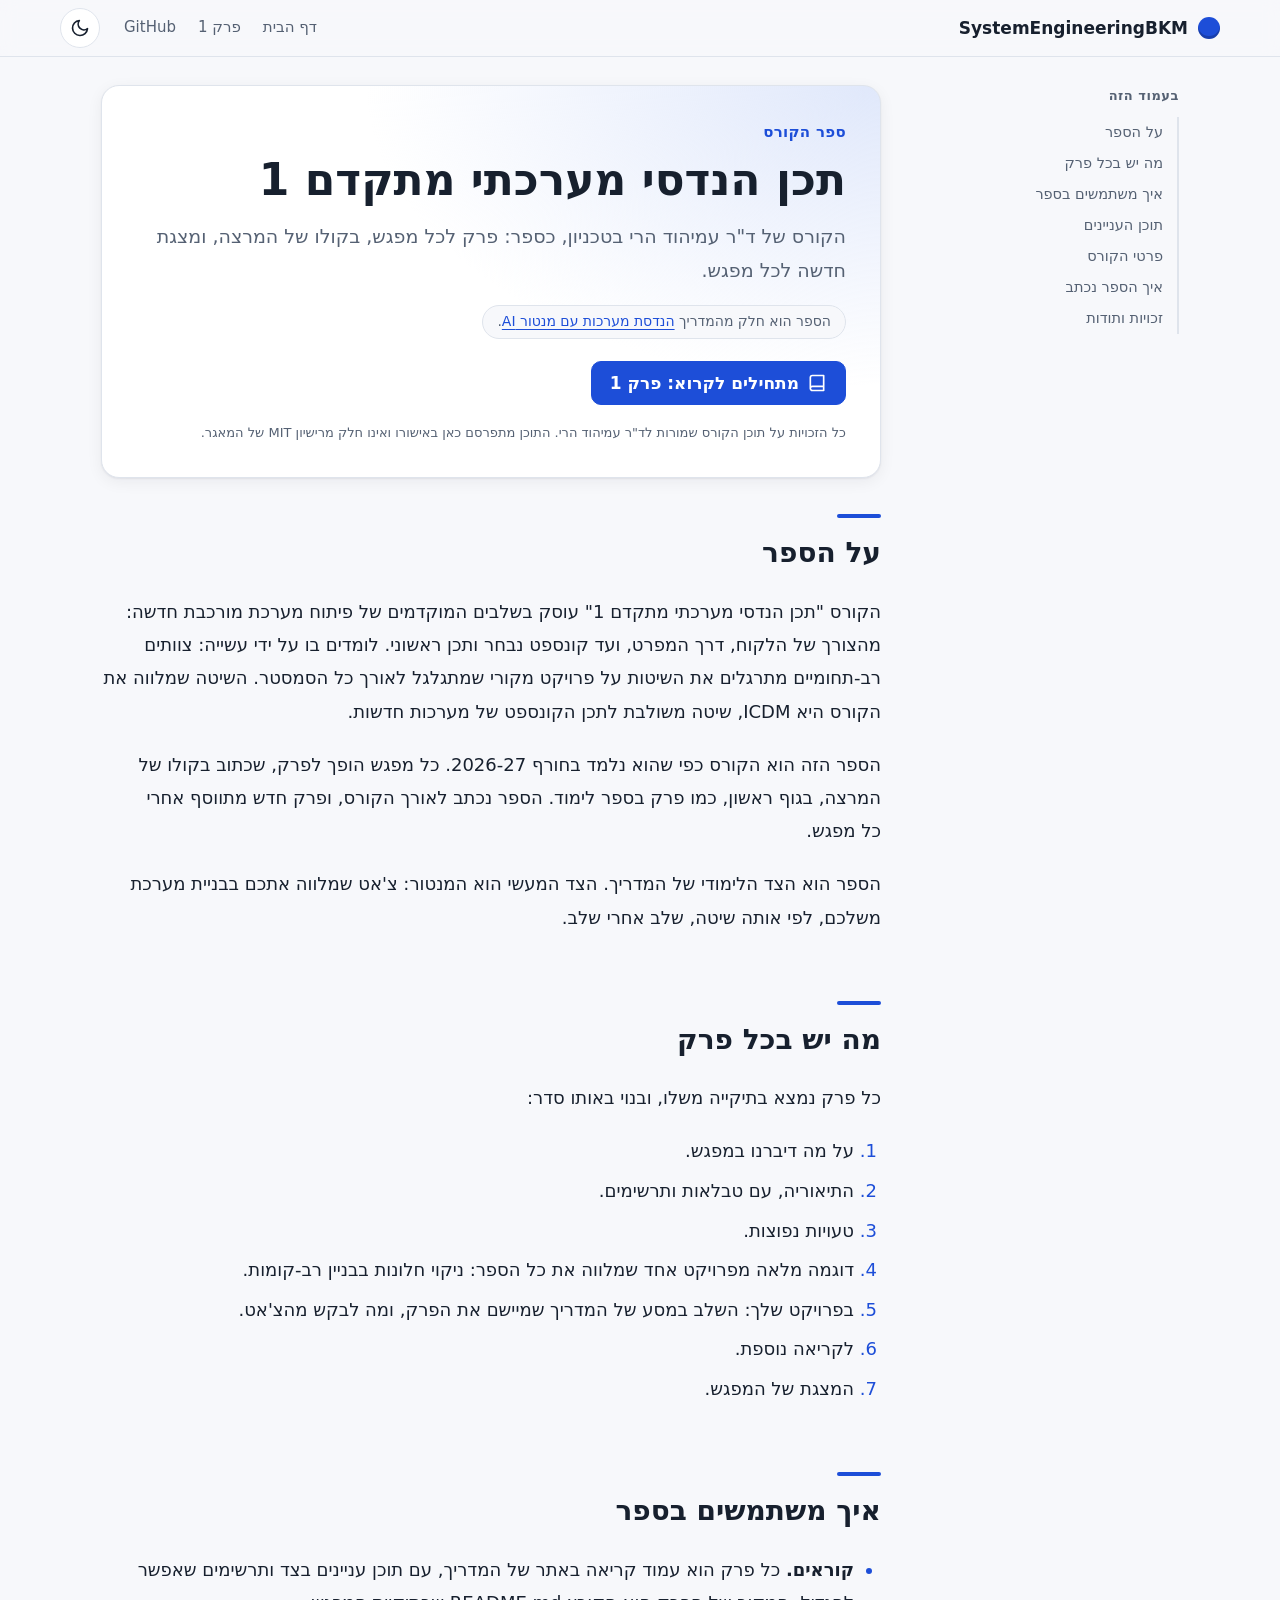
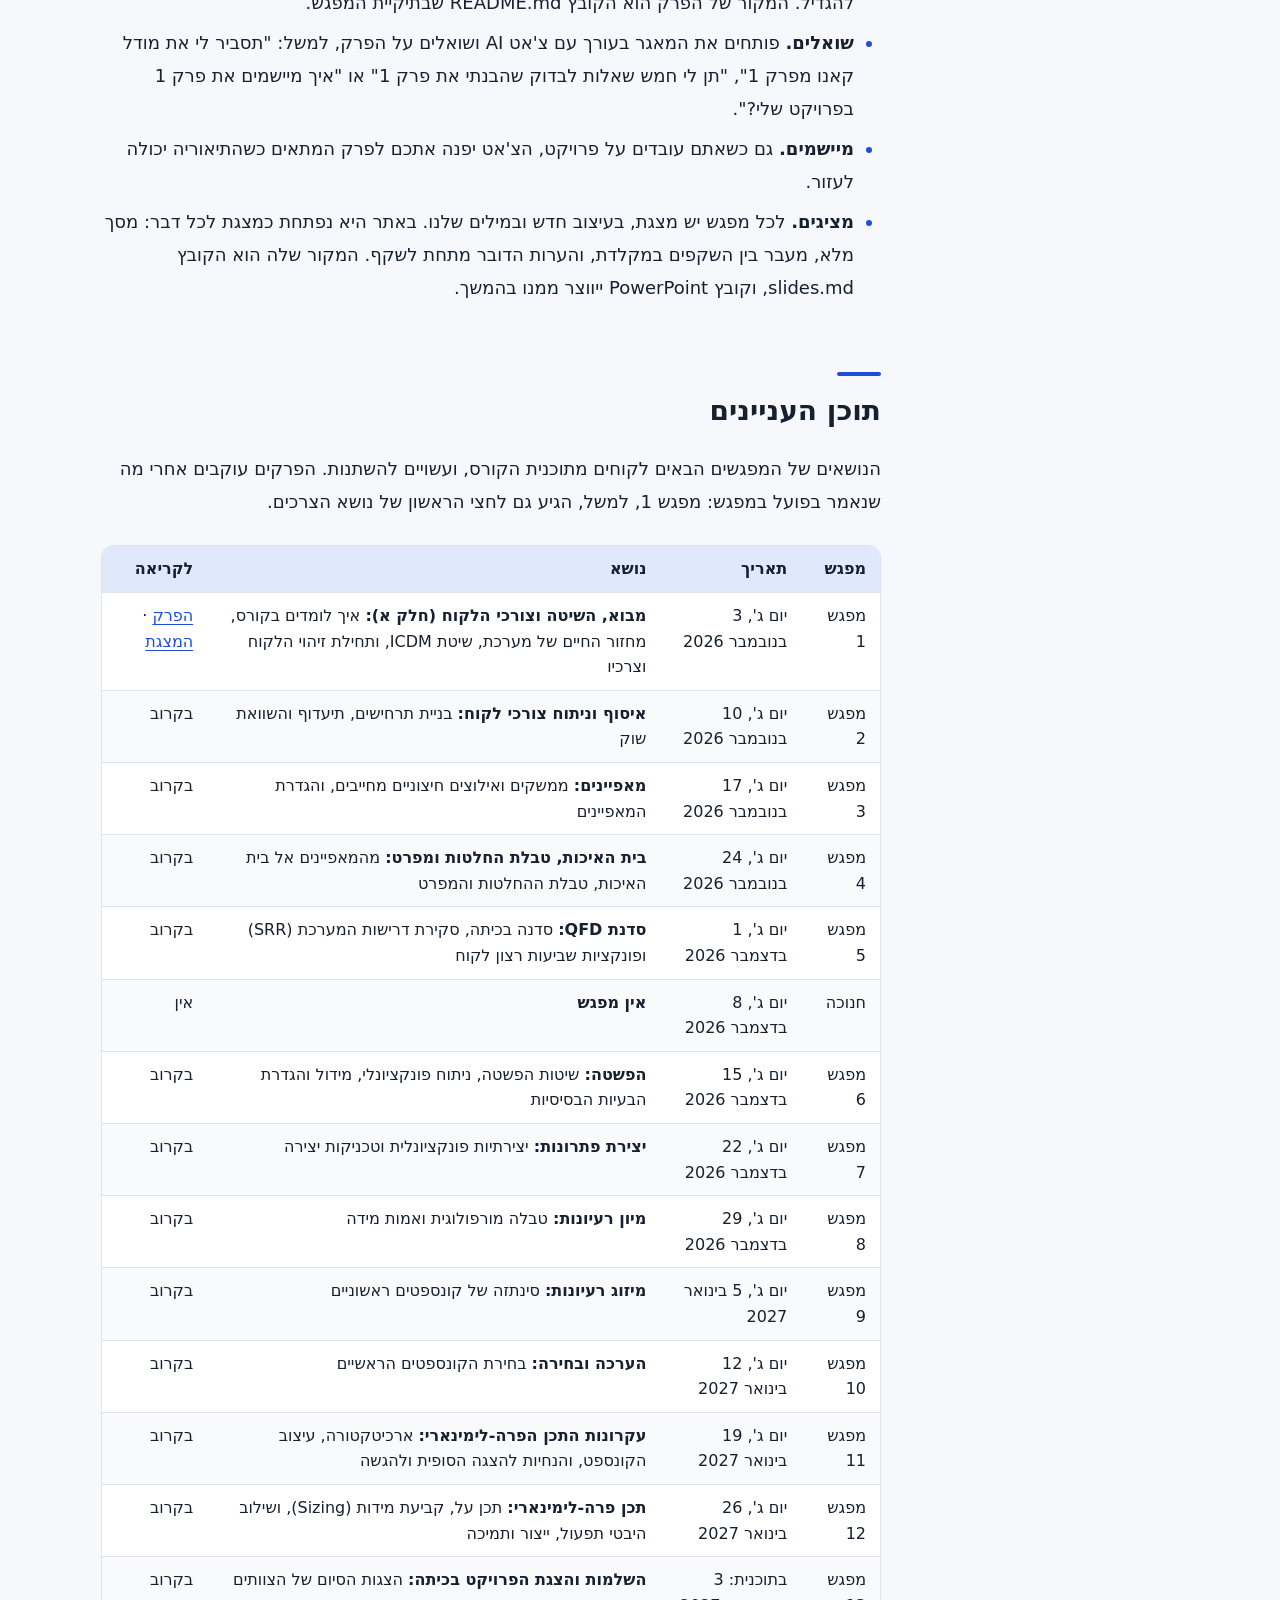
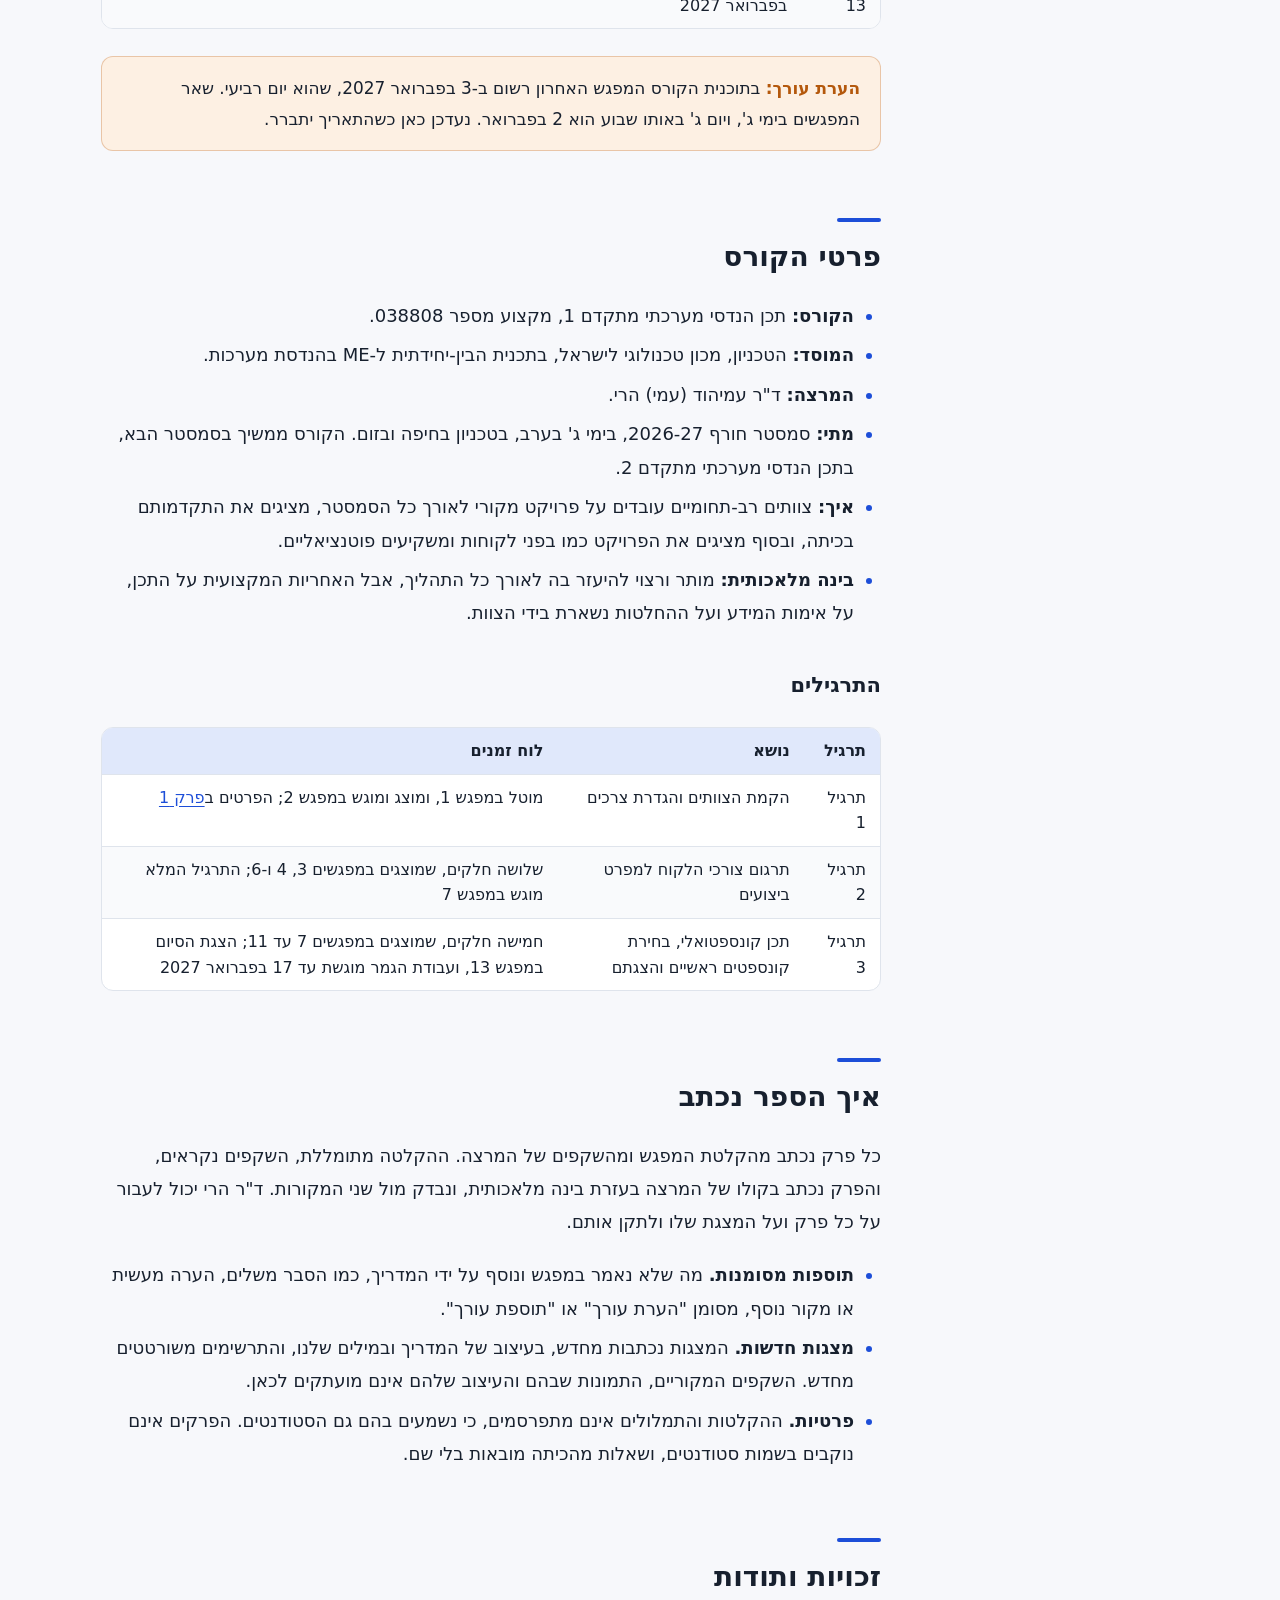
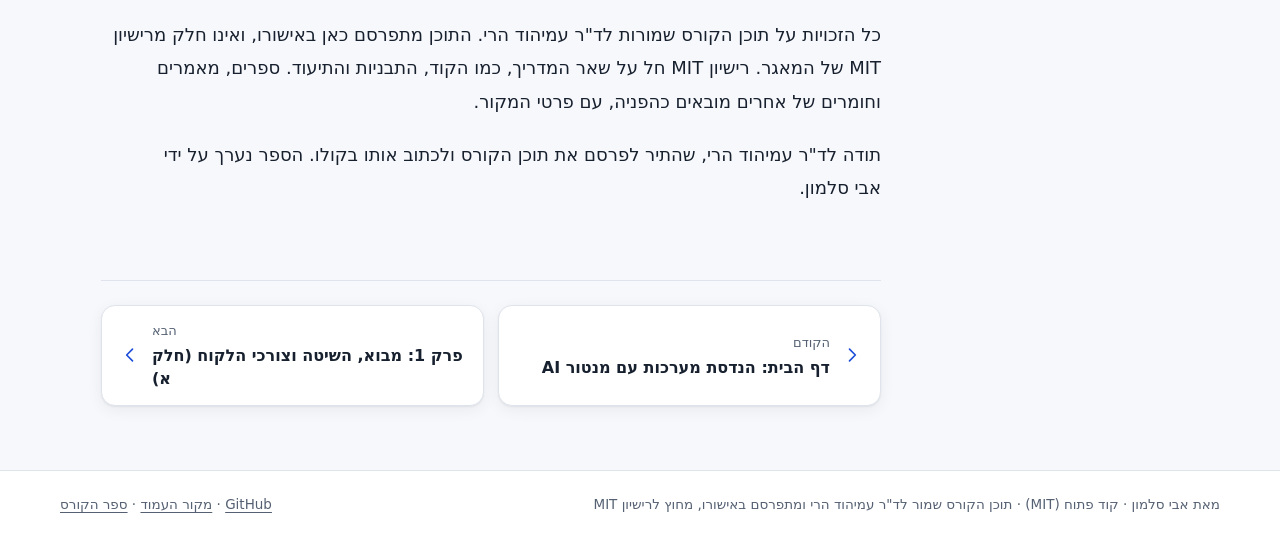
==== course/index.html @ 046141fc "Course book as HTML pages: right-to-left book and slide deck - sebkm: `python -m sebkm render course" ====
<!DOCTYPE html>
<!-- Generated by python -m sebkm render course from course/README.md. Do not edit this file: edit the source and render again. -->
<html lang="he" dir="rtl">
<head>
<meta charset="utf-8">
<meta name="viewport" content="width=device-width, initial-scale=1">
<meta name="color-scheme" content="light dark">
<title>ספר הקורס: תכן הנדסי מערכתי מתקדם 1 · SystemEngineeringBKM</title>
<meta name="description" content="הקורס של ד&quot;ר עמיהוד הרי בטכניון, כספר: פרק לכל מפגש, בקולו של המרצה, ומצגת חדשה לכל מפגש.">
<link rel="canonical" href="https://avisalmon.github.io/SystemEngineeringBKM/course/">
<meta property="og:type" content="article">
<meta property="og:title" content="ספר הקורס: תכן הנדסי מערכתי מתקדם 1">
<meta property="og:description" content="הקורס של ד&quot;ר עמיהוד הרי בטכניון, כספר: פרק לכל מפגש, בקולו של המרצה, ומצגת חדשה לכל מפגש.">
<meta property="og:url" content="https://avisalmon.github.io/SystemEngineeringBKM/course/">
<meta property="og:locale" content="he_IL">
<meta property="og:site_name" content="SystemEngineeringBKM">
<link rel="icon" href="data:image/svg+xml,%3Csvg xmlns='http://www.w3.org/2000/svg' viewBox='0 0 32 32'%3E%3Ccircle cx='16' cy='16' r='14' fill='%231d4ed8'/%3E%3C/svg%3E">
<script>(function(d){d.classList.add('js');try{var t=localStorage.getItem('sebkm-theme');if(t==='light'||t==='dark')d.setAttribute('data-theme',t)}catch(e){}})(document.documentElement)</script>
<link rel="stylesheet" href="../assets/book.css?v=1be5b8b0a2">
<script defer src="../assets/book.js?v=2c9ec70eff"></script>
</head>
<body class="page-front">
<a class="skip" href="#content">דילוג לתוכן</a>
<header class="top"><div class="top-in"><a class="brand" href="../index.html" title="הנדסת מערכות עם מנטור AI"><span class="brand-dot" aria-hidden="true"></span><bdi class="brand-name">SystemEngineeringBKM</bdi></a><nav class="top-nav" aria-label="ניווט"><a href="../index.html">דף הבית</a><a href="01_intro/index.html">פרק 1</a><a href="https://github.com/avisalmon/SystemEngineeringBKM" target="_blank" rel="noopener">GitHub</a></nav><button class="theme" type="button" aria-label="מצב כהה או בהיר" title="מצב כהה או בהיר"><svg class="i i-moon" viewBox="0 0 24 24" width="20" height="20" aria-hidden="true" focusable="false"><path d="M21 12.8A9 9 0 1 1 11.2 3a7 7 0 0 0 9.8 9.8z"/></svg><svg class="i i-sun" viewBox="0 0 24 24" width="20" height="20" aria-hidden="true" focusable="false"><circle cx="12" cy="12" r="4.2"/><path d="M12 2.5v2.2M12 19.3v2.2M2.5 12h2.2M19.3 12h2.2M5.3 5.3l1.6 1.6M17.1 17.1l1.6 1.6M5.3 18.7l1.6-1.6M17.1 6.9l1.6-1.6"/></svg></button></div><div class="progress" aria-hidden="true"><span></span></div></header>
<main id="content" class="book">
<header class="page-head">
<p class="eyebrow">ספר הקורס</p>
<h1>תכן הנדסי מערכתי מתקדם 1</h1>
<p class="lead">הקורס של ד&quot;ר עמיהוד הרי בטכניון, כספר: פרק לכל מפגש, בקולו של המרצה, ומצגת חדשה לכל מפגש.</p>
<ul class="meta"><li>הספר הוא חלק מהמדריך <a href="../index.html">הנדסת מערכות עם מנטור AI</a>.</li></ul>
<div class="actions"><a class="btn primary" href="01_intro/index.html" title="פרק 1: מבוא, השיטה וצורכי הלקוח (חלק א)"><svg class="i" viewBox="0 0 24 24" width="20" height="20" aria-hidden="true" focusable="false"><path d="M4 18.5V5.5A2.5 2.5 0 0 1 6.5 3H20v18H6.5A2.5 2.5 0 0 1 4 18.5A2.5 2.5 0 0 1 6.5 16H20"/></svg><span>מתחילים לקרוא: פרק 1</span></a></div>
<p class="head-rights">כל הזכויות על תוכן הקורס שמורות לד&quot;ר עמיהוד הרי. התוכן מתפרסם כאן באישורו ואינו חלק מרישיון MIT של המאגר.</p>
</header>
<nav class="toc-side" aria-label="בעמוד הזה">
<p class="toc-title">בעמוד הזה</p>
<ol>
<li class="h2"><a href="#על-הספר">על הספר</a>
</li>
<li class="h2"><a href="#מה-יש-בכל-פרק">מה יש בכל פרק</a>
</li>
<li class="h2"><a href="#איך-משתמשים-בספר">איך משתמשים בספר</a>
</li>
<li class="h2"><a href="#תוכן-העניינים">תוכן העניינים</a>
</li>
<li class="h2"><a href="#פרטי-הקורס">פרטי הקורס</a>
<ol>
<li><a href="#התרגילים">התרגילים</a></li>
</ol>
</li>
<li class="h2"><a href="#איך-הספר-נכתב">איך הספר נכתב</a>
</li>
<li class="h2"><a href="#זכויות-ותודות">זכויות ותודות</a>
</li>
</ol>
</nav>
<details class="toc-mobile">
<summary>תוכן העניינים</summary>
<ol>
<li><a href="#על-הספר">על הספר</a></li>
<li><a href="#מה-יש-בכל-פרק">מה יש בכל פרק</a></li>
<li><a href="#איך-משתמשים-בספר">איך משתמשים בספר</a></li>
<li><a href="#תוכן-העניינים">תוכן העניינים</a></li>
<li><a href="#פרטי-הקורס">פרטי הקורס</a></li>
<li><a href="#איך-הספר-נכתב">איך הספר נכתב</a></li>
<li><a href="#זכויות-ותודות">זכויות ותודות</a></li>
</ol>
</details>
<article class="prose">
<h2 id="על-הספר">על הספר<a class="anchor" href="#על-הספר" aria-label="קישור לסעיף">#</a></h2>
<p>הקורס &quot;תכן הנדסי מערכתי מתקדם 1&quot; עוסק בשלבים המוקדמים של פיתוח מערכת מורכבת חדשה: מהצורך של הלקוח, דרך המפרט, ועד קונספט נבחר ותכן ראשוני. לומדים בו על ידי עשייה: צוותים רב-תחומיים מתרגלים את השיטות על פרויקט מקורי שמתגלגל לאורך כל הסמסטר. השיטה שמלווה את הקורס היא ICDM, שיטה משולבת לתכן הקונספט של מערכות חדשות.</p>
<p>הספר הזה הוא הקורס כפי שהוא נלמד בחורף 2026-27. כל מפגש הופך לפרק, שכתוב בקולו של המרצה, בגוף ראשון, כמו פרק בספר לימוד. הספר נכתב לאורך הקורס, ופרק חדש מתווסף אחרי כל מפגש.</p>
<p>הספר הוא הצד הלימודי של המדריך. הצד המעשי הוא המנטור: צ'אט שמלווה אתכם בבניית מערכת משלכם, לפי אותה שיטה, שלב אחרי שלב.</p>
<h2 id="מה-יש-בכל-פרק">מה יש בכל פרק<a class="anchor" href="#מה-יש-בכל-פרק" aria-label="קישור לסעיף">#</a></h2>
<p>כל פרק נמצא בתיקייה משלו, ובנוי באותו סדר:</p>
<ol>
<li>על מה דיברנו במפגש.</li>
<li>התיאוריה, עם טבלאות ותרשימים.</li>
<li>טעויות נפוצות.</li>
<li>דוגמה מלאה מפרויקט אחד שמלווה את כל הספר: ניקוי חלונות בבניין רב-קומות.</li>
<li>בפרויקט שלך: השלב במסע של המדריך שמיישם את הפרק, ומה לבקש מהצ'אט.</li>
<li>לקריאה נוספת.</li>
<li>המצגת של המפגש.</li>
</ol>
<h2 id="איך-משתמשים-בספר">איך משתמשים בספר<a class="anchor" href="#איך-משתמשים-בספר" aria-label="קישור לסעיף">#</a></h2>
<ul>
<li><strong>קוראים.</strong> כל פרק הוא עמוד קריאה באתר של המדריך, עם תוכן עניינים בצד ותרשימים שאפשר להגדיל. המקור של הפרק הוא הקובץ README.md שבתיקיית המפגש.</li>
<li><strong>שואלים.</strong> פותחים את המאגר בעורך עם צ'אט AI ושואלים על הפרק, למשל: &quot;תסביר לי את מודל קאנו מפרק 1&quot;, &quot;תן לי חמש שאלות לבדוק שהבנתי את פרק 1&quot; או &quot;איך מיישמים את פרק 1 בפרויקט שלי?&quot;.</li>
<li><strong>מיישמים.</strong> גם כשאתם עובדים על פרויקט, הצ'אט יפנה אתכם לפרק המתאים כשהתיאוריה יכולה לעזור.</li>
<li><strong>מציגים.</strong> לכל מפגש יש מצגת, בעיצוב חדש ובמילים שלנו. באתר היא נפתחת כמצגת לכל דבר: מסך מלא, מעבר בין השקפים במקלדת, והערות הדובר מתחת לשקף. המקור שלה הוא הקובץ slides.md, וקובץ PowerPoint ייווצר ממנו בהמשך.</li>
</ul>
<h2 id="תוכן-העניינים">תוכן העניינים<a class="anchor" href="#תוכן-העניינים" aria-label="קישור לסעיף">#</a></h2>
<p>הנושאים של המפגשים הבאים לקוחים מתוכנית הקורס, ועשויים להשתנות. הפרקים עוקבים אחרי מה שנאמר בפועל במפגש: מפגש 1, למשל, הגיע גם לחצי הראשון של נושא הצרכים.</p>
<div class="table-wrap" style="--cols:4">
<table>
<thead>
<tr>
<th>מפגש</th>
<th>תאריך</th>
<th>נושא</th>
<th>לקריאה</th>
</tr>
</thead>
<tbody>
<tr>
<td>מפגש 1</td>
<td>יום ג', 3 בנובמבר 2026</td>
<td><strong>מבוא, השיטה וצורכי הלקוח (חלק א):</strong> איך לומדים בקורס, מחזור החיים של מערכת, שיטת ICDM, ותחילת זיהוי הלקוח וצרכיו</td>
<td><a href="01_intro/index.html">הפרק</a> · <a href="01_intro/slides.html">המצגת</a></td>
</tr>
<tr>
<td>מפגש 2</td>
<td>יום ג', 10 בנובמבר 2026</td>
<td><strong>איסוף וניתוח צורכי לקוח:</strong> בניית תרחישים, תיעדוף והשוואת שוק</td>
<td>בקרוב</td>
</tr>
<tr>
<td>מפגש 3</td>
<td>יום ג', 17 בנובמבר 2026</td>
<td><strong>מאפיינים:</strong> ממשקים ואילוצים חיצוניים מחייבים, והגדרת המאפיינים</td>
<td>בקרוב</td>
</tr>
<tr>
<td>מפגש 4</td>
<td>יום ג', 24 בנובמבר 2026</td>
<td><strong>בית האיכות, טבלת החלטות ומפרט:</strong> מהמאפיינים אל בית האיכות, טבלת ההחלטות והמפרט</td>
<td>בקרוב</td>
</tr>
<tr>
<td>מפגש 5</td>
<td>יום ג', 1 בדצמבר 2026</td>
<td><strong>סדנת QFD:</strong> סדנה בכיתה, סקירת דרישות המערכת (SRR) ופונקציות שביעות רצון לקוח</td>
<td>בקרוב</td>
</tr>
<tr>
<td>חנוכה</td>
<td>יום ג', 8 בדצמבר 2026</td>
<td><strong>אין מפגש</strong></td>
<td>אין</td>
</tr>
<tr>
<td>מפגש 6</td>
<td>יום ג', 15 בדצמבר 2026</td>
<td><strong>הפשטה:</strong> שיטות הפשטה, ניתוח פונקציונלי, מידול והגדרת הבעיות הבסיסיות</td>
<td>בקרוב</td>
</tr>
<tr>
<td>מפגש 7</td>
<td>יום ג', 22 בדצמבר 2026</td>
<td><strong>יצירת פתרונות:</strong> יצירתיות פונקציונלית וטכניקות יצירה</td>
<td>בקרוב</td>
</tr>
<tr>
<td>מפגש 8</td>
<td>יום ג', 29 בדצמבר 2026</td>
<td><strong>מיון רעיונות:</strong> טבלה מורפולוגית ואמות מידה</td>
<td>בקרוב</td>
</tr>
<tr>
<td>מפגש 9</td>
<td>יום ג', 5 בינואר 2027</td>
<td><strong>מיזוג רעיונות:</strong> סינתזה של קונספטים ראשוניים</td>
<td>בקרוב</td>
</tr>
<tr>
<td>מפגש 10</td>
<td>יום ג', 12 בינואר 2027</td>
<td><strong>הערכה ובחירה:</strong> בחירת הקונספטים הראשיים</td>
<td>בקרוב</td>
</tr>
<tr>
<td>מפגש 11</td>
<td>יום ג', 19 בינואר 2027</td>
<td><strong>עקרונות התכן הפרה-לימינארי:</strong> ארכיטקטורה, עיצוב הקונספט, והנחיות להצגה הסופית ולהגשה</td>
<td>בקרוב</td>
</tr>
<tr>
<td>מפגש 12</td>
<td>יום ג', 26 בינואר 2027</td>
<td><strong>תכן פרה-לימינארי:</strong> תכן על, קביעת מידות (Sizing), ושילוב היבטי תפעול, ייצור ותמיכה</td>
<td>בקרוב</td>
</tr>
<tr>
<td>מפגש 13</td>
<td>בתוכנית: 3 בפברואר 2027</td>
<td><strong>השלמות והצגת הפרויקט בכיתה:</strong> הצגות הסיום של הצוותים</td>
<td>בקרוב</td>
</tr>
</tbody>
</table>
</div>
<blockquote class="note editor">
<p><strong>הערת עורך:</strong> בתוכנית הקורס המפגש האחרון רשום ב-3 בפברואר 2027, שהוא יום רביעי. שאר המפגשים בימי ג', ויום ג' באותו שבוע הוא 2 בפברואר. נעדכן כאן כשהתאריך יתברר.</p>
</blockquote>
<h2 id="פרטי-הקורס">פרטי הקורס<a class="anchor" href="#פרטי-הקורס" aria-label="קישור לסעיף">#</a></h2>
<ul>
<li><strong>הקורס:</strong> תכן הנדסי מערכתי מתקדם 1, מקצוע מספר 038808.</li>
<li><strong>המוסד:</strong> הטכניון, מכון טכנולוגי לישראל, בתכנית הבין-יחידתית ל-ME בהנדסת מערכות.</li>
<li><strong>המרצה:</strong> ד&quot;ר עמיהוד (עמי) הרי.</li>
<li><strong>מתי:</strong> סמסטר חורף 2026-27, בימי ג' בערב, בטכניון בחיפה ובזום. הקורס ממשיך בסמסטר הבא, בתכן הנדסי מערכתי מתקדם 2.</li>
<li><strong>איך:</strong> צוותים רב-תחומיים עובדים על פרויקט מקורי לאורך כל הסמסטר, מציגים את התקדמותם בכיתה, ובסוף מציגים את הפרויקט כמו בפני לקוחות ומשקיעים פוטנציאליים.</li>
<li><strong>בינה מלאכותית:</strong> מותר ורצוי להיעזר בה לאורך כל התהליך, אבל האחריות המקצועית על התכן, על אימות המידע ועל ההחלטות נשארת בידי הצוות.</li>
</ul>
<h3 id="התרגילים">התרגילים<a class="anchor" href="#התרגילים" aria-label="קישור לסעיף">#</a></h3>
<div class="table-wrap" style="--cols:3">
<table>
<thead>
<tr>
<th>תרגיל</th>
<th>נושא</th>
<th>לוח זמנים</th>
</tr>
</thead>
<tbody>
<tr>
<td>תרגיל 1</td>
<td>הקמת הצוותים והגדרת צרכים</td>
<td>מוטל במפגש 1, ומוצג ומוגש במפגש 2; הפרטים ב<a href="01_intro/index.html">פרק 1</a></td>
</tr>
<tr>
<td>תרגיל 2</td>
<td>תרגום צורכי הלקוח למפרט ביצועים</td>
<td>שלושה חלקים, שמוצגים במפגשים 3, 4 ו-6; התרגיל המלא מוגש במפגש 7</td>
</tr>
<tr>
<td>תרגיל 3</td>
<td>תכן קונספטואלי, בחירת קונספטים ראשיים והצגתם</td>
<td>חמישה חלקים, שמוצגים במפגשים 7 עד 11; הצגת הסיום במפגש 13, ועבודת הגמר מוגשת עד 17 בפברואר 2027</td>
</tr>
</tbody>
</table>
</div>
<h2 id="איך-הספר-נכתב">איך הספר נכתב<a class="anchor" href="#איך-הספר-נכתב" aria-label="קישור לסעיף">#</a></h2>
<p>כל פרק נכתב מהקלטת המפגש ומהשקפים של המרצה. ההקלטה מתומללת, השקפים נקראים, והפרק נכתב בקולו של המרצה בעזרת בינה מלאכותית, ונבדק מול שני המקורות. ד&quot;ר הרי יכול לעבור על כל פרק ועל המצגת שלו ולתקן אותם.</p>
<ul>
<li><strong>תוספות מסומנות.</strong> מה שלא נאמר במפגש ונוסף על ידי המדריך, כמו הסבר משלים, הערה מעשית או מקור נוסף, מסומן &quot;הערת עורך&quot; או &quot;תוספת עורך&quot;.</li>
<li><strong>מצגות חדשות.</strong> המצגות נכתבות מחדש, בעיצוב של המדריך ובמילים שלנו, והתרשימים משורטטים מחדש. השקפים המקוריים, התמונות שבהם והעיצוב שלהם אינם מועתקים לכאן.</li>
<li><strong>פרטיות.</strong> ההקלטות והתמלולים אינם מתפרסמים, כי נשמעים בהם גם הסטודנטים. הפרקים אינם נוקבים בשמות סטודנטים, ושאלות מהכיתה מובאות בלי שם.</li>
</ul>
<h2 id="זכויות-ותודות">זכויות ותודות<a class="anchor" href="#זכויות-ותודות" aria-label="קישור לסעיף">#</a></h2>
<p>כל הזכויות על תוכן הקורס שמורות לד&quot;ר עמיהוד הרי. התוכן מתפרסם כאן באישורו, ואינו חלק מרישיון MIT של המאגר. רישיון MIT חל על שאר המדריך, כמו הקוד, התבניות והתיעוד. ספרים, מאמרים וחומרים של אחרים מובאים כהפניה, עם פרטי המקור.</p>
<p>תודה לד&quot;ר עמיהוד הרי, שהתיר לפרסם את תוכן הקורס ולכתוב אותו בקולו. הספר נערך על ידי אבי סלמון.</p>
</article>
<footer class="page-end">
<nav class="pager" aria-label="ניווט בין הפרקים"><a class="pg prev" rel="prev" href="../index.html"><svg class="i" viewBox="0 0 24 24" width="20" height="20" aria-hidden="true" focusable="false"><path d="M9 5l7 7-7 7"/></svg><span><small>הקודם</small><b>דף הבית: הנדסת מערכות עם מנטור AI</b></span></a><a class="pg next" rel="next" href="01_intro/index.html"><span><small>הבא</small><b>פרק 1: מבוא, השיטה וצורכי הלקוח (חלק א)</b></span><svg class="i" viewBox="0 0 24 24" width="20" height="20" aria-hidden="true" focusable="false"><path d="M15 5l-7 7 7 7"/></svg></a></nav>
</footer>
</main>
<footer class="site"><div class="site-in"><span>מאת אבי סלמון · קוד פתוח (MIT) · תוכן הקורס שמור לד&quot;ר עמיהוד הרי ומתפרסם באישורו, מחוץ לרישיון MIT</span><span class="site-links"><a href="https://github.com/avisalmon/SystemEngineeringBKM" target="_blank" rel="noopener">GitHub</a> · <a href="https://github.com/avisalmon/SystemEngineeringBKM/blob/main/course/README.md" target="_blank" rel="noopener">מקור העמוד</a> · <a href="index.html">ספר הקורס</a></span></div></footer>
<button class="to-top" type="button" aria-label="חזרה לראש העמוד" title="חזרה לראש העמוד"><svg class="i" viewBox="0 0 24 24" width="20" height="20" aria-hidden="true" focusable="false"><path d="M5 15l7-7 7 7"/></svg></button>
</body>
</html>
---- assets/book.css ----
/* SystemEngineeringBKM: the look of the course book and its slide decks.
   Every page that `python -m sebkm render course` writes links this file with a content hash,
   so after editing it, render again. The colours match the start page (index.html). */

:root {
  --bg: #f7f8fb;
  --panel: #ffffff;
  --ink: #17202e;
  --muted: #556173;
  --line: #dfe4ec;
  --accent: #1d4ed8;
  --accent-ink: #ffffff;
  --accent-soft: #e0e8fb;
  --red: #c0262d;
  --red-soft: #fbe6e7;
  --green: #15803d;
  --green-soft: #e3f4e8;
  --warm: #b4580c;
  --warm-soft: #fdf0e3;
  --code-bg: #101722;
  --code-ink: #e6edf5;
  --zebra: #f9fafc;
  --shadow: 0 1px 2px rgba(16, 24, 40, .06), 0 4px 16px rgba(16, 24, 40, .06);
  --font: "Segoe UI", "Heebo", system-ui, Arial, sans-serif;
  --mono: Consolas, "Cascadia Mono", "SFMono-Regular", Menlo, monospace;
  --top-h: 56px;
  color-scheme: light dark;
}
@media (prefers-color-scheme: dark) {
  :root:not([data-theme="light"]) {
    --bg: #0e131b; --panel: #161d28; --ink: #e9eef5; --muted: #a3afc0; --line: #273142;
    --accent: #7ea6ff; --accent-ink: #0b1530; --accent-soft: #17254a;
    --red: #ff8a8f; --red-soft: #3a1b1e; --green: #6fd394; --green-soft: #153122;
    --warm: #f2a65a; --warm-soft: #33251a; --code-bg: #0a0f16; --zebra: #1a2230; --shadow: none;
  }
}
:root[data-theme="dark"] {
  --bg: #0e131b; --panel: #161d28; --ink: #e9eef5; --muted: #a3afc0; --line: #273142;
  --accent: #7ea6ff; --accent-ink: #0b1530; --accent-soft: #17254a;
  --red: #ff8a8f; --red-soft: #3a1b1e; --green: #6fd394; --green-soft: #153122;
  --warm: #f2a65a; --warm-soft: #33251a; --code-bg: #0a0f16; --zebra: #1a2230; --shadow: none;
  color-scheme: dark;
}
:root[data-theme="light"] { color-scheme: light; }

*, *::before, *::after { box-sizing: border-box; }
[hidden] { display: none !important; }
html {
  -webkit-text-size-adjust: 100%;
  text-size-adjust: 100%;
  scroll-padding-top: calc(var(--top-h) + 16px);
}
@media (prefers-reduced-motion: no-preference) {
  html { scroll-behavior: smooth; }
}
body {
  margin: 0;
  background: var(--bg);
  color: var(--ink);
  font-family: var(--font);
  font-size: 17px;
  line-height: 1.7;
}
a { color: var(--accent); text-underline-offset: 3px; }
a:hover { text-decoration-thickness: 2px; }
img { max-width: 100%; height: auto; }
:focus-visible { outline: 3px solid var(--accent); outline-offset: 2px; border-radius: 4px; }
.i {
  flex: none;
  fill: none;
  stroke: currentColor;
  stroke-width: 2;
  stroke-linecap: round;
  stroke-linejoin: round;
}
.skip {
  position: absolute; top: -60px; inset-inline-start: 12px; z-index: 50;
  background: var(--accent); color: var(--accent-ink);
  padding: 10px 16px; border-radius: 10px; font-weight: 600; text-decoration: none;
}
.skip:focus { top: 10px; }

/* The top bar */
.top {
  position: sticky; top: 0; z-index: 20;
  background: color-mix(in srgb, var(--bg) 88%, transparent);
  -webkit-backdrop-filter: blur(8px);
  backdrop-filter: blur(8px);
  border-bottom: 1px solid var(--line);
}
.top-in {
  max-width: 1200px; height: var(--top-h); margin: 0 auto; padding: 0 20px;
  display: flex; align-items: center; gap: 14px;
}
.brand {
  display: flex; align-items: center; gap: 10px; min-width: 0;
  font-weight: 700; color: var(--ink); text-decoration: none;
}
.brand-dot {
  flex: none; width: 22px; height: 22px; border-radius: 50%;
  background: var(--accent); box-shadow: inset 0 -3px 0 rgba(0, 0, 0, .2);
}
.brand-name { white-space: nowrap; overflow: hidden; text-overflow: ellipsis; }
.top-nav { margin-inline-start: auto; display: flex; align-items: center; gap: 2px; font-size: 15px; }
.top-nav a {
  padding: 6px 10px; border-radius: 999px; white-space: nowrap;
  color: var(--muted); text-decoration: none;
}
.top-nav a:hover { color: var(--accent); background: var(--accent-soft); }
.theme { display: none; }
.js .theme {
  flex: none; display: inline-flex; align-items: center; justify-content: center;
  width: 40px; height: 40px; border-radius: 50%; cursor: pointer;
  border: 1px solid var(--line); background: var(--panel); color: var(--ink);
}
.js .theme:hover { color: var(--accent); border-color: var(--accent); }
.theme .i-sun { display: none; }
:root[data-theme="dark"] .theme .i-sun { display: block; }
:root[data-theme="dark"] .theme .i-moon { display: none; }
@media (prefers-color-scheme: dark) {
  :root:not([data-theme="light"]) .theme .i-sun { display: block; }
  :root:not([data-theme="light"]) .theme .i-moon { display: none; }
}
.progress { position: absolute; inset-inline: 0; bottom: -1px; height: 3px; pointer-events: none; }
.progress span {
  display: block; height: 100%; background: var(--accent);
  transform: scaleX(0); transform-origin: right;
}

/* The page: header card, contents and text; the contents move to the side on wide screens */
.book {
  max-width: 1200px; margin: 0 auto; padding: 28px 20px 40px;
  display: grid; grid-template-columns: minmax(0, 780px); justify-content: center; column-gap: 48px;
  grid-template-areas: "head" "tocm" "page" "end";
}
.page-head { grid-area: head; }
.toc-mobile { grid-area: tocm; }
.prose { grid-area: page; }
.book > .page-end { grid-area: end; }
.toc-side { grid-area: toc; display: none; }
@media (min-width: 1100px) {
  .book {
    grid-template-columns: 250px minmax(0, 780px);
    grid-template-areas: "toc head" "toc page" "toc end";
    justify-content: center;
    align-items: start;
  }
  .book.no-toc { grid-template-columns: minmax(0, 780px); grid-template-areas: "head" "page" "end"; }
  .toc-side {
    display: block; align-self: start;
    position: sticky; top: calc(var(--top-h) + 24px);
    max-height: calc(100vh - var(--top-h) - 48px); overflow: auto;
    padding-bottom: 12px;
  }
  .toc-mobile { display: none; }
}

/* The header card */
.page-head {
  position: relative; overflow: hidden;
  padding: 34px; border-radius: 18px;
  border: 1px solid var(--line); box-shadow: var(--shadow);
  background: radial-gradient(120% 140% at 100% 0%, var(--accent-soft) 0%, transparent 55%), var(--panel);
}
.page-head > :not(.page-num) { position: relative; }
.page-num {
  position: absolute; top: -34px; inset-inline-end: 18px;
  font-size: 168px; font-weight: 800; line-height: 1;
  color: var(--accent); opacity: .08; pointer-events: none; user-select: none;
}
.eyebrow { margin: 0; color: var(--accent); font-weight: 600; font-size: 15px; letter-spacing: .02em; }
.page-head h1 { margin: 8px 0 14px; font-size: clamp(30px, 4.6vw, 44px); line-height: 1.2; }
.lead { margin: 0; max-width: 40em; color: var(--muted); font-size: 19px; line-height: 1.75; }
.lead strong { color: var(--ink); }
.meta { list-style: none; margin: 18px 0 0; padding: 0; display: flex; flex-wrap: wrap; gap: 8px; }
.meta li {
  padding: 4px 14px; border-radius: 999px; border: 1px solid var(--line);
  background: var(--bg); color: var(--muted); font-size: 14px;
}
.actions { display: flex; flex-wrap: wrap; gap: 12px; margin-top: 22px; }
.btn {
  display: inline-flex; align-items: center; gap: 8px; min-height: 44px;
  padding: 10px 18px; border-radius: 10px; border: 1px solid var(--accent);
  font-weight: 600; line-height: 1.3; text-decoration: none;
}
.btn.primary { background: var(--accent); color: var(--accent-ink); }
.btn.primary:hover { filter: brightness(1.08); }
.btn.ghost { background: transparent; color: var(--accent); }
.btn.ghost:hover { background: var(--accent-soft); }
.head-rights { margin: 18px 0 0; color: var(--muted); font-size: 13px; line-height: 1.6; }

/* Contents: the side list follows the reader; the folding list is for narrow screens */
.toc-title { margin: 0 0 10px; color: var(--muted); font-size: 13px; font-weight: 700; letter-spacing: .04em; }
.toc-side ol { list-style: none; margin: 0; padding: 0; }
.toc-side > ol { border-inline-start: 2px solid var(--line); }
.toc-side a {
  display: block; padding: 5px 14px; margin-inline-start: -2px;
  border-inline-start: 2px solid transparent;
  color: var(--muted); font-size: 14.5px; line-height: 1.45; text-decoration: none;
}
.toc-side a:hover { color: var(--accent); }
.toc-side a.active { color: var(--accent); border-inline-start-color: var(--accent); font-weight: 600; }
.toc-side li li a { padding-inline-start: 28px; font-size: 13.5px; }
.js .toc-side li.h2 > ol { display: none; }
.js .toc-side li.h2.open > ol { display: block; }
.toc-mobile {
  margin-top: 18px; border-radius: 12px;
  border: 1px solid var(--line); background: var(--panel);
}
.toc-mobile summary {
  display: flex; align-items: center; justify-content: space-between; min-height: 44px;
  padding: 10px 18px; font-weight: 600; cursor: pointer; list-style: none;
}
.toc-mobile summary::-webkit-details-marker { display: none; }
.toc-mobile summary::after {
  content: ""; width: 9px; height: 9px; margin-inline-start: 12px;
  border: solid var(--muted); border-width: 0 2px 2px 0;
  transform: rotate(45deg); transition: transform .2s;
}
.toc-mobile[open] summary::after { transform: rotate(-135deg); }
.toc-mobile ol { margin: 0; padding: 0 18px 14px; padding-inline-start: 40px; }
.toc-mobile li { padding: 4px 0; }
.toc-mobile a { text-decoration: none; }

/* The text of a chapter. Child selectors on purpose: the labels inside the diagrams are <p> too. */
.prose { margin-top: 36px; font-size: 18px; line-height: 1.85; }
.prose > :first-child { margin-top: 0; }
.prose > p, .prose > ul, .prose > ol { margin: 0 0 1.1em; }
.prose > p { text-wrap: pretty; }
.prose > h2 {
  position: relative; margin: 2.4em 0 .8em; padding-top: 20px;
  font-size: 28px; line-height: 1.35;
}
.prose > h2::before {
  content: ""; position: absolute; top: 0; inset-inline-start: 0;
  width: 44px; height: 4px; border-radius: 2px; background: var(--accent);
}
.prose > h3 { margin: 1.9em 0 .6em; font-size: 21px; line-height: 1.45; }
.prose > h4 { margin: 1.6em 0 .5em; font-size: 18px; }
.prose ul, .prose ol { padding-inline-start: 1.5em; }
.prose li { margin: .35em 0; }
.prose li::marker { color: var(--accent); }
.prose li > p { margin: .4em 0; }
.prose > hr { margin: 2.6em 0; border: 0; border-top: 1px solid var(--line); }
.prose img { border-radius: 10px; }
.prose .anchor {
  margin-inline-start: .35em; color: var(--muted); font-weight: 400;
  text-decoration: none; opacity: 0; transition: opacity .15s;
}
.prose h2:hover .anchor, .prose h3:hover .anchor, .prose .anchor:focus-visible { opacity: 1; }
@media (hover: none) { .prose .anchor { display: none; } }

/* Code */
code {
  font-family: var(--mono); font-size: .86em; padding: .12em .4em; border-radius: 6px;
  background: var(--accent-soft); color: var(--ink);
  direction: ltr; unicode-bidi: isolate;
}
pre.code {
  margin: 1.4em 0; padding: 16px 18px; overflow-x: auto; border-radius: 12px;
  background: var(--code-bg); color: var(--code-ink);
  font-size: 14.5px; line-height: 1.6; text-align: left;
}
pre.code code { padding: 0; background: none; color: inherit; font-size: inherit; }

/* Tables: a framed box that scrolls sideways when the screen is too narrow */
.table-wrap {
  margin: 1.5em 0; overflow-x: auto; -webkit-overflow-scrolling: touch;
  border: 1px solid var(--line); border-radius: 12px; background: var(--panel);
}
.table-wrap table {
  width: 100%; min-width: calc(var(--cols, 2) * 110px);
  border-collapse: collapse; font-size: 16px; line-height: 1.6;
}
.table-wrap th, .table-wrap td {
  padding: 10px 14px; text-align: start; vertical-align: top;
  border-bottom: 1px solid var(--line);
}
.table-wrap thead th { background: var(--accent-soft); font-weight: 700; }
.table-wrap tbody tr:nth-child(even) { background: var(--zebra); }
.table-wrap tbody tr:last-child td { border-bottom: 0; }

/* Quotes, and the two kinds of callout: a tinted card whose bold label carries the colour */
blockquote {
  margin: 1.5em 0; padding-inline-start: 18px;
  border-inline-start: 2px solid var(--line);
  color: var(--muted);
}
blockquote > :first-child { margin-top: 0; }
blockquote > :last-child { margin-bottom: 0; }
blockquote > p { margin: .5em 0; }
blockquote.note {
  --tone: var(--accent); --tone-soft: var(--accent-soft);
  padding: 16px 20px; border: 1px solid color-mix(in srgb, var(--tone) 28%, transparent);
  border-radius: 12px; background: var(--tone-soft); color: var(--ink);
  font-size: .94em; line-height: 1.8;
}
blockquote.note.editor { --tone: var(--warm); --tone-soft: var(--warm-soft); }
blockquote.note.attention { --tone: var(--red); --tone-soft: var(--red-soft); }
blockquote.note > p:first-child > strong:first-child { color: var(--tone); }

/* Diagrams: Mermaid draws them on a light panel in both themes. Until it does, and whenever it
   can't, the panel shows the diagram's source text instead. */
.diagram {
  position: relative; margin: 1.6em 0; padding: 22px 16px;
  border: 1px solid var(--line); border-radius: 14px;
  background: #f5f7fb; color: #17202e;
  direction: ltr; text-align: center; font-size: 16px; line-height: 1.5;
}
.diagram pre.mermaid {
  margin: 0; padding: 0; background: none; color: inherit;
  font-family: var(--mono); font-size: 14px; line-height: 1.55;
  text-align: left; white-space: pre; overflow-x: auto;
}
.diagram pre.mermaid::before {
  content: "קוד התרשים (Mermaid)"; display: block; margin-bottom: 10px;
  direction: rtl; text-align: right; font: 600 13px/1.5 var(--font); color: #556173;
}
.js .diagram pre.mermaid:not([data-processed]) { display: none; }
.js.diagrams-off .diagram pre.mermaid { display: block; }
.diagram pre.mermaid[data-processed]:not(.failed) {
  font-family: var(--font); font-size: 16px; line-height: 1.5;
  text-align: center; white-space: normal; overflow: visible;
}
.diagram pre.mermaid[data-processed]:not(.failed)::before { content: none; }
.diagram pre svg { display: block; margin: 0 auto; height: auto; }
.diagram foreignObject p, .zoom-body foreignObject p { margin: 0; }
.diagram foreignObject div, .diagram foreignObject p,
.zoom-body foreignObject div, .zoom-body foreignObject p { unicode-bidi: plaintext; }
.diagram-scroll { overflow-x: auto; -webkit-overflow-scrolling: touch; }
.diagram.zoomable { padding-top: 58px; }
.zoom-btn {
  position: absolute; top: 10px; left: 10px;
  display: inline-flex; align-items: center; gap: 6px; min-height: 38px; padding: 4px 14px;
  border: 1px solid #c9d2e0; border-radius: 999px; background: #fff; color: #1d4ed8;
  direction: rtl; font: 600 14px/1.2 var(--font); cursor: pointer;
}
.zoom-btn:hover { border-color: #1d4ed8; background: #eef3fd; }
.zoom-btn .i { width: 18px; height: 18px; }

/* The enlarged diagram */
dialog.zoom {
  width: 96vw; max-width: 1400px; max-height: 92vh; padding: 0; overflow: hidden;
  border: 0; border-radius: 16px; background: #f5f7fb; color: #17202e;
  box-shadow: 0 24px 70px rgba(0, 0, 0, .4);
}
dialog.zoom[open] { display: flex; flex-direction: column; }
dialog.zoom::backdrop { background: rgba(8, 12, 20, .72); }
.zoom-bar {
  flex: none; display: flex; align-items: center; justify-content: space-between; gap: 12px;
  padding: 10px 18px; padding-inline-end: 10px;
  background: #fff; border-bottom: 1px solid #dfe4ec; font-weight: 600;
}
.zoom-close {
  flex: none; display: inline-flex; align-items: center; justify-content: center;
  width: 42px; height: 42px; border-radius: 50%; cursor: pointer;
  border: 1px solid #dfe4ec; background: #fff; color: #17202e;
}
.zoom-close:hover { border-color: #1d4ed8; color: #1d4ed8; }
.zoom-body {
  flex: 1 1 auto; min-height: 0; overflow: auto; padding: 24px;
  direction: ltr; text-align: center; font-size: 16px; line-height: 1.5;
}
.zoom-body svg { display: block; margin: 0 auto; max-width: none !important; height: auto; }

/* The end of a page: rights, then the way to the previous and the next chapter */
.page-end { margin-top: 56px; padding-top: 24px; border-top: 1px solid var(--line); }
.rights { margin: 0 0 22px; color: var(--muted); font-size: 13.5px; line-height: 1.7; }
.pager { display: grid; grid-template-columns: 1fr 1fr; gap: 14px; }
.pg {
  display: flex; align-items: center; gap: 12px; min-height: 78px; padding: 14px 18px;
  border: 1px solid var(--line); border-radius: 14px; background: var(--panel);
  color: var(--ink); text-decoration: none; box-shadow: var(--shadow);
  transition: border-color .15s;
}
a.pg:hover { border-color: var(--accent); }
.pg span { display: flex; flex-direction: column; gap: 2px; min-width: 0; }
.pg small { color: var(--muted); font-size: 13px; }
.pg b { font-size: 16px; line-height: 1.45; }
.pg .i { color: var(--accent); }
.pg.next { grid-column: 2; justify-content: flex-end; text-align: end; }
.pg.soon { border-style: dashed; background: transparent; box-shadow: none; color: var(--muted); }

/* The site footer and the way back up */
.site { margin-top: 24px; border-top: 1px solid var(--line); background: var(--panel); }
.site-in {
  max-width: 1200px; margin: 0 auto; padding: 22px 20px 30px;
  display: flex; flex-wrap: wrap; justify-content: space-between; gap: 8px 24px;
  color: var(--muted); font-size: 13.5px; line-height: 1.7;
}
.site-links a { color: var(--muted); }
.site-links a:hover { color: var(--accent); }
.to-top {
  position: fixed; bottom: 22px; inset-inline-end: 22px; z-index: 15;
  display: inline-flex; align-items: center; justify-content: center;
  width: 46px; height: 46px; border-radius: 50%; cursor: pointer;
  border: 1px solid var(--line); background: var(--panel); color: var(--accent); box-shadow: var(--shadow);
  opacity: 0; visibility: hidden; transform: translateY(8px);
  transition: opacity .2s, transform .2s, visibility .2s;
}
.to-top.show { opacity: 1; visibility: visible; transform: none; }
.to-top:hover { border-color: var(--accent); }

@supports not (background: color-mix(in srgb, red 50%, blue)) {
  .top { background: var(--bg); }
}
@media (prefers-reduced-motion: reduce) {
  *, *::before, *::after { transition-duration: 0s !important; }
}

/* Small screens */
@media (max-width: 640px) {
  :root { --top-h: 52px; }
  body { font-size: 16px; }
  .top-in { padding: 0 12px; gap: 8px; }
  .top-nav { font-size: 14px; }
  .top-nav a { padding: 6px 8px; }
  .book { padding: 16px 14px 32px; }
  .page-head { padding: 24px 20px; border-radius: 14px; }
  .page-num { top: -20px; font-size: 120px; }
  .lead { font-size: 17.5px; }
  .actions .btn { flex: 1 1 auto; justify-content: center; }
  .prose { margin-top: 28px; font-size: 17px; line-height: 1.8; }
  .prose > h2 { font-size: 24px; }
  .prose > h3 { font-size: 19px; }
  .table-wrap table { font-size: 15px; }
  .diagram { padding-inline: 10px; }
  .pager { grid-template-columns: 1fr; }
  .pg.next { grid-column: auto; }
  .to-top { bottom: 16px; inset-inline-end: 16px; }
}
@media (max-width: 480px) {
  .brand-name { display: none; }
}

/* Print: the text only, in black on white */
@media print {
  :root {
    --bg: #fff !important; --panel: #fff !important; --ink: #000 !important; --muted: #444 !important;
    --line: #bbb !important; --accent: #1d4ed8 !important; --accent-soft: #eef2fb !important;
    --zebra: #f6f7f9 !important; --warm: #9a4a0a !important; --warm-soft: #fdf6ee !important;
    --red: #a51f25 !important; --red-soft: #fcf0f0 !important; --shadow: none !important;
    color-scheme: light;
  }
  body { font-size: 11.5pt; }
  .skip, .top, .toc-side, .toc-mobile, .actions, .anchor, .zoom-btn, .pager, .site, .to-top { display: none !important; }
  .book { display: block; max-width: none; padding: 0; }
  .page-head { padding: 0 0 12pt; border: 0; border-radius: 0; background: none; }
  .page-num { display: none; }
  .prose { font-size: 11.5pt; line-height: 1.6; }
  .prose > h2, .prose > h3 { break-after: avoid; }
  .table-wrap, .diagram, blockquote, pre { break-inside: avoid; }
  .table-wrap { overflow: visible; }
  .table-wrap table { min-width: 0; }
  .diagram.zoomable { padding-top: 22px; }
  .page-end { margin-top: 24pt; }
}
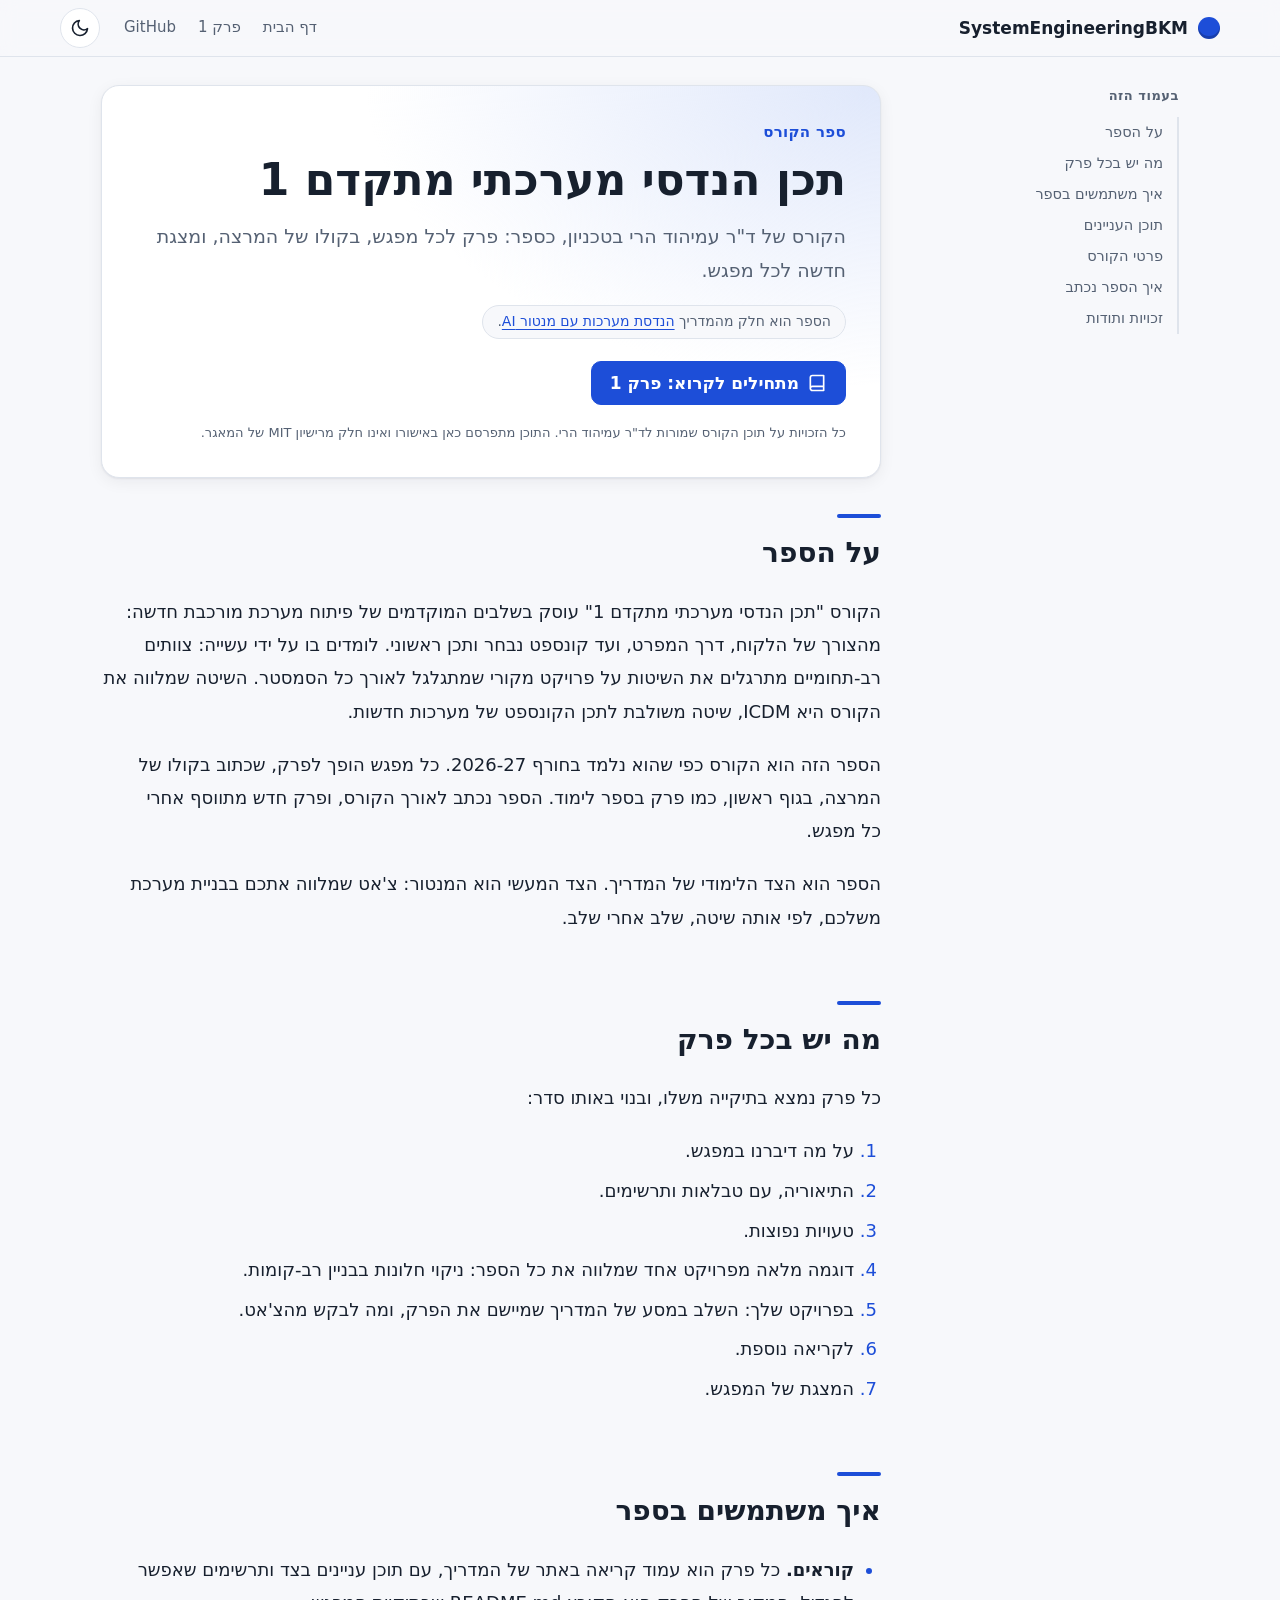
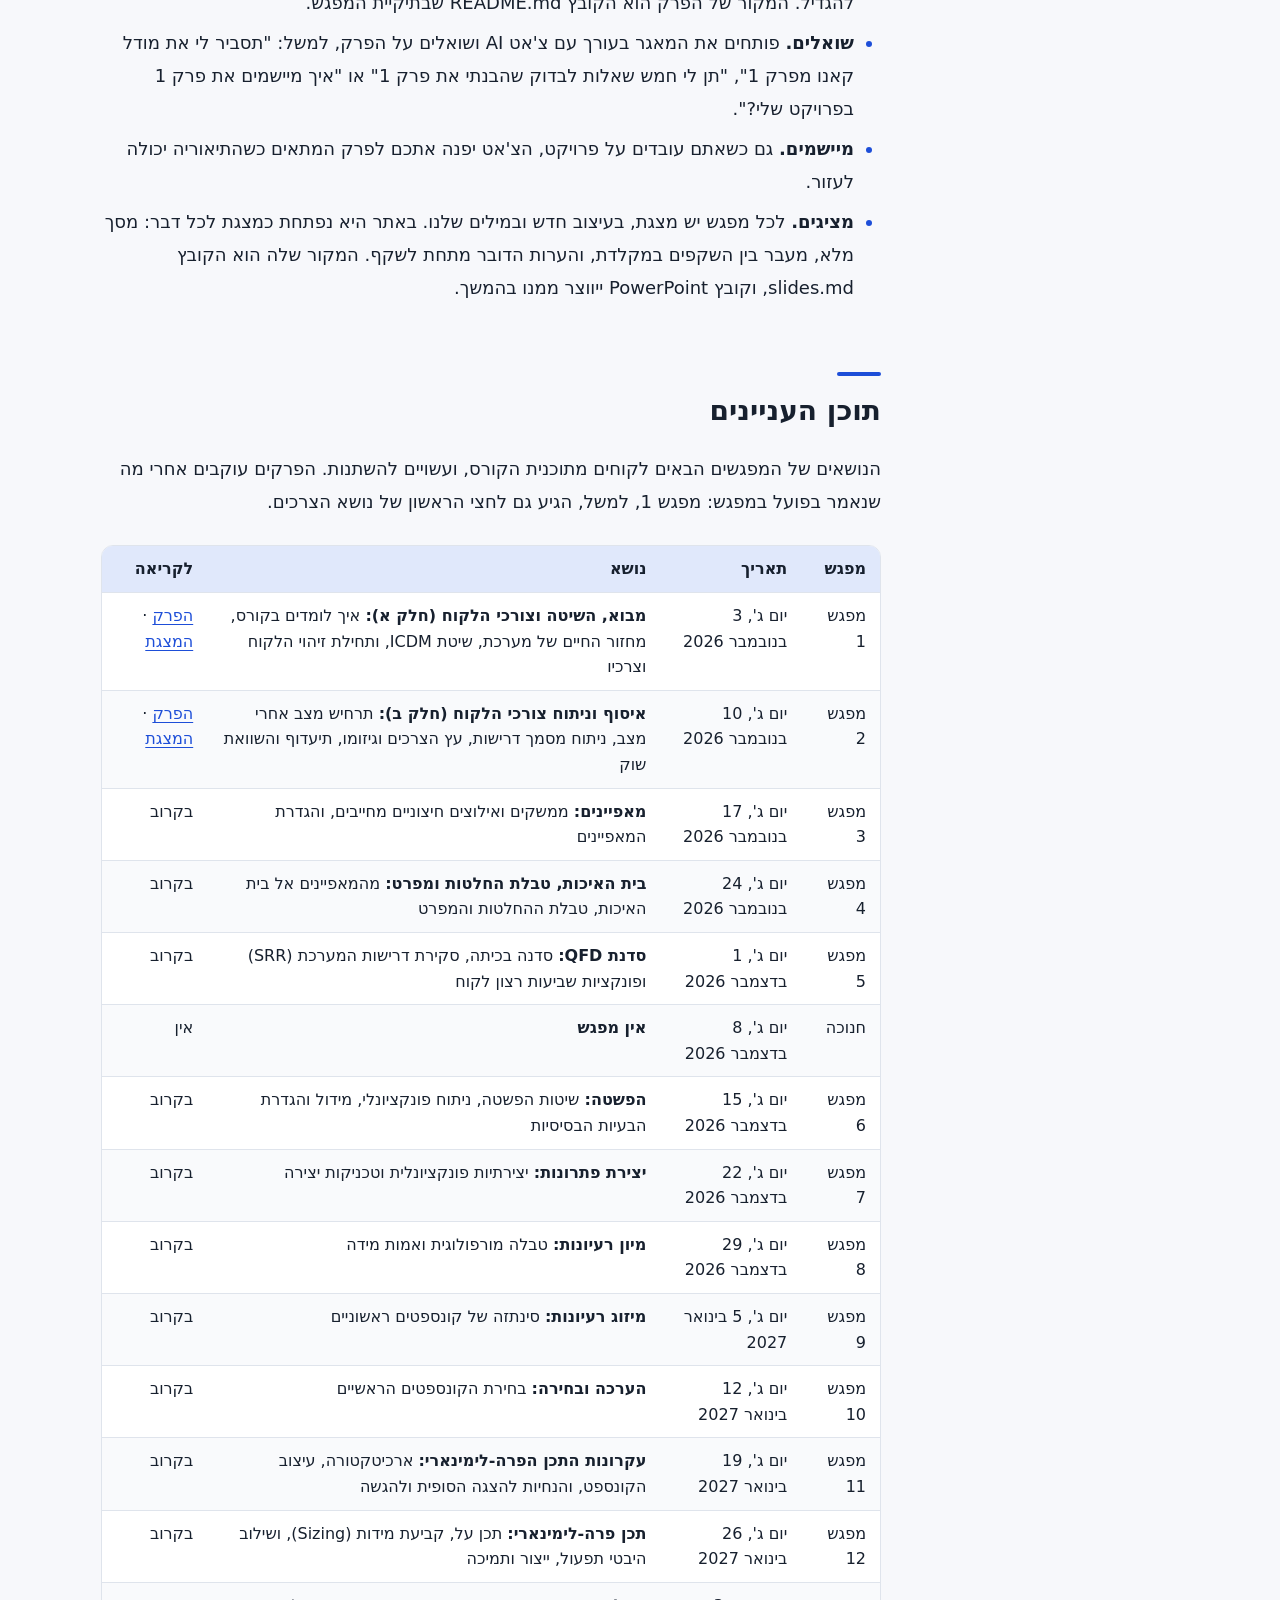
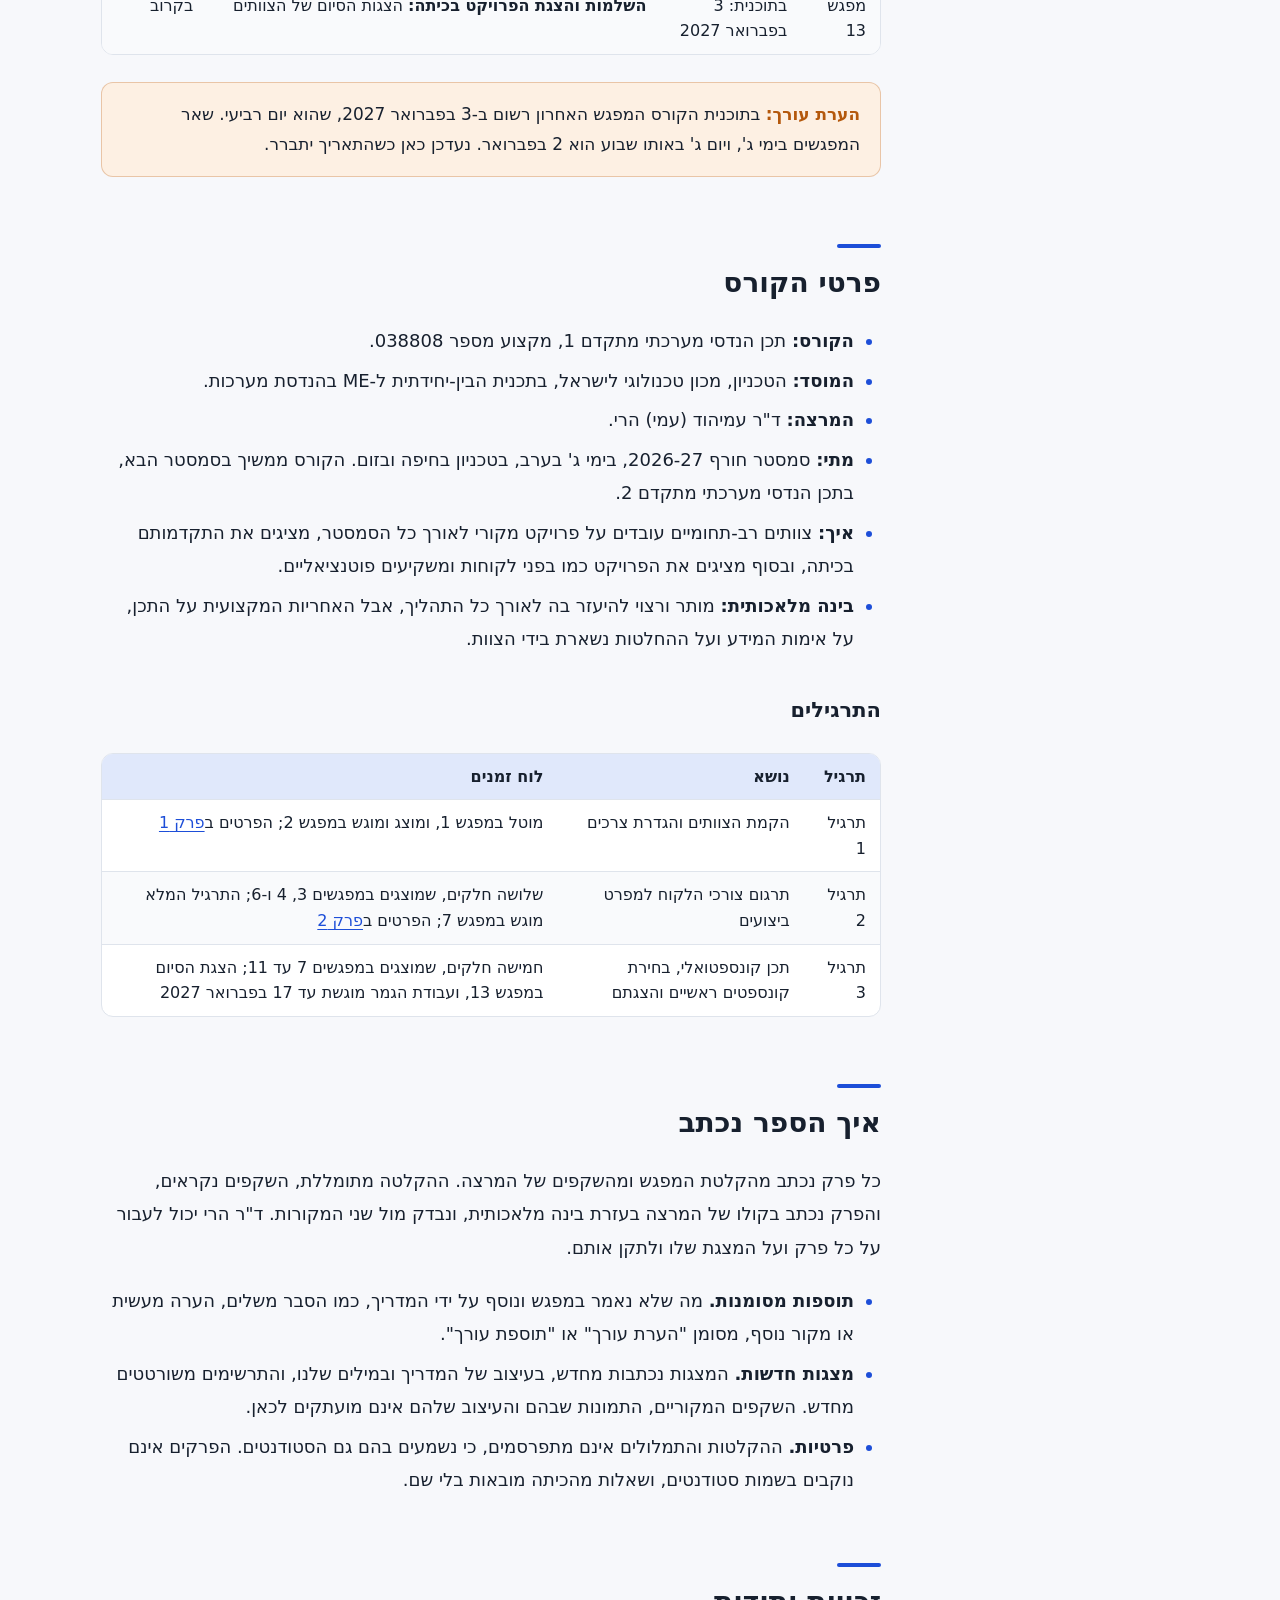
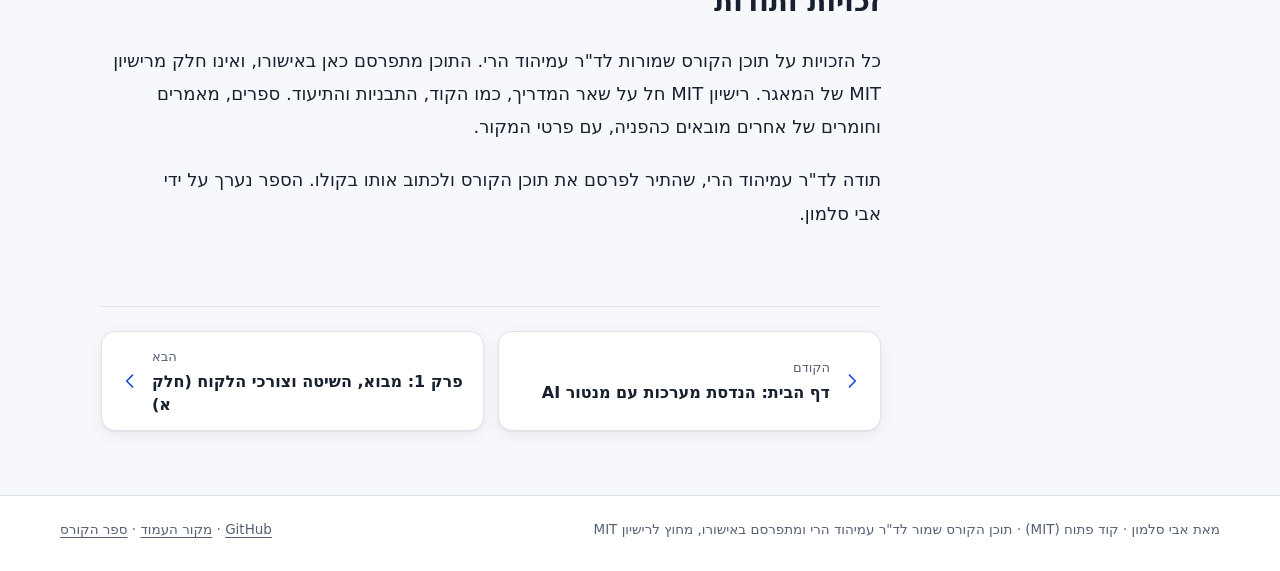
==== commit f8dd0328: "Add chapter 2: collecting and analysing customer needs Chapter 2 of the course book, in Hebrew and i" ====
--- a/course/index.html
+++ b/course/index.html
@@ -16,7 +16,7 @@
 <meta property="og:site_name" content="SystemEngineeringBKM">
 <link rel="icon" href="data:image/svg+xml,%3Csvg xmlns='http://www.w3.org/2000/svg' viewBox='0 0 32 32'%3E%3Ccircle cx='16' cy='16' r='14' fill='%231d4ed8'/%3E%3C/svg%3E">
 <script>(function(d){d.classList.add('js');try{var t=localStorage.getItem('sebkm-theme');if(t==='light'||t==='dark')d.setAttribute('data-theme',t)}catch(e){}})(document.documentElement)</script>
-<link rel="stylesheet" href="../assets/book.css?v=1be5b8b0a2">
+<link rel="stylesheet" href="../assets/book.css?v=902141387f">
 <script defer src="../assets/book.js?v=2c9ec70eff"></script>
 </head>
 <body class="page-front">
@@ -110,8 +110,8 @@
 <tr>
 <td>מפגש 2</td>
 <td>יום ג', 10 בנובמבר 2026</td>
-<td><strong>איסוף וניתוח צורכי לקוח:</strong> בניית תרחישים, תיעדוף והשוואת שוק</td>
-<td>בקרוב</td>
+<td><strong>איסוף וניתוח צורכי הלקוח (חלק ב):</strong> תרחיש מצב אחרי מצב, ניתוח מסמך דרישות, עץ הצרכים וגיזומו, תיעדוף והשוואת שוק</td>
+<td><a href="02_needs/index.html">הפרק</a> · <a href="02_needs/slides.html">המצגת</a></td>
 </tr>
 <tr>
 <td>מפגש 3</td>
@@ -219,7 +219,7 @@
 <tr>
 <td>תרגיל 2</td>
 <td>תרגום צורכי הלקוח למפרט ביצועים</td>
-<td>שלושה חלקים, שמוצגים במפגשים 3, 4 ו-6; התרגיל המלא מוגש במפגש 7</td>
+<td>שלושה חלקים, שמוצגים במפגשים 3, 4 ו-6; התרגיל המלא מוגש במפגש 7; הפרטים ב<a href="02_needs/index.html">פרק 2</a></td>
 </tr>
 <tr>
 <td>תרגיל 3</td>
--- a/assets/book.css
+++ b/assets/book.css
@@ -269,7 +269,7 @@
   border: 1px solid var(--line); border-radius: 12px; background: var(--panel);
 }
 .table-wrap table {
-  width: 100%; min-width: calc(var(--cols, 2) * 110px);
+  width: 100%; min-width: calc(var(--cols, 2) * 96px);
   border-collapse: collapse; font-size: 16px; line-height: 1.6;
 }
 .table-wrap th, .table-wrap td {
